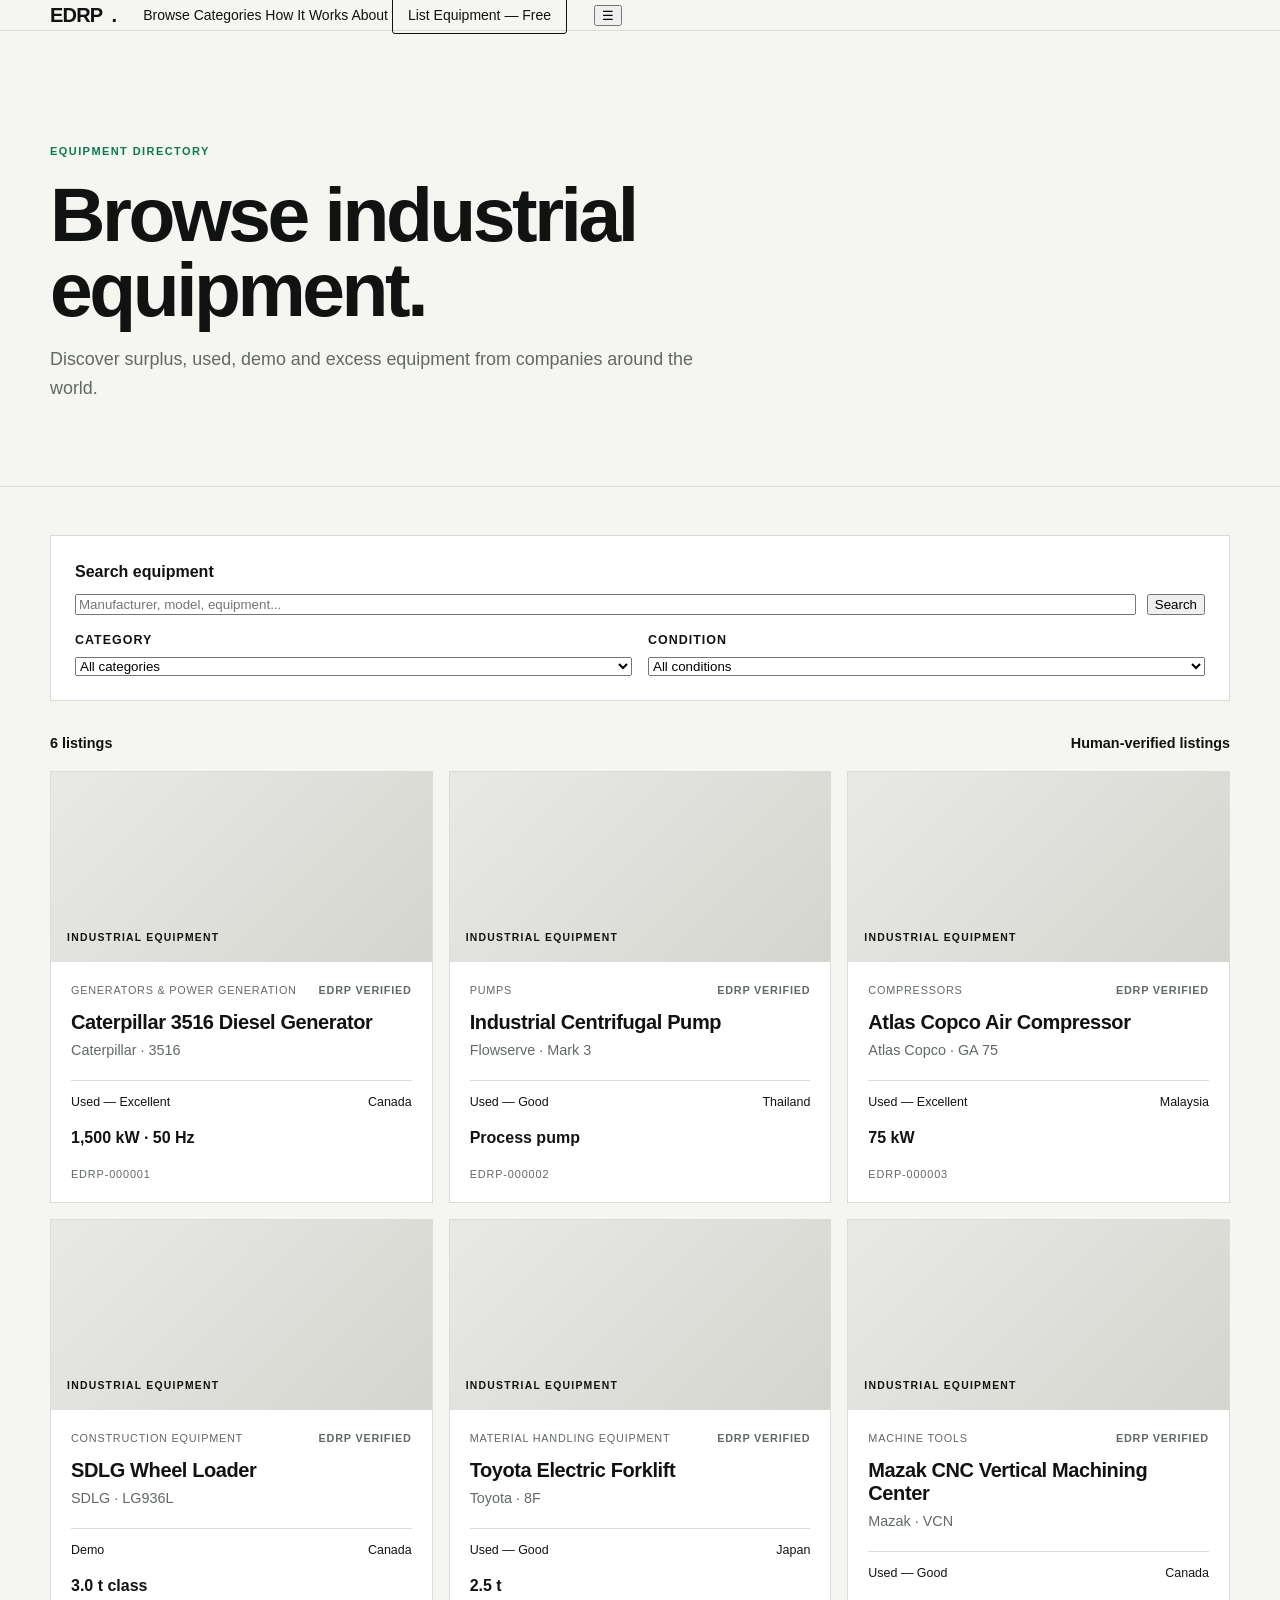
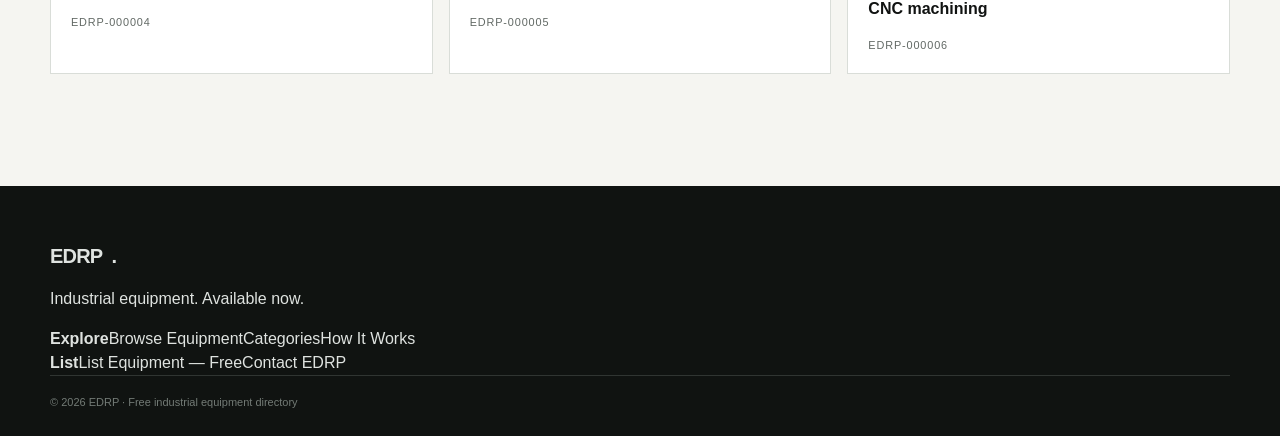
==== browse.html @ 931e497a "Add files via upload" ====
<!DOCTYPE html>
<html lang="en">
<head>
<meta charset="UTF-8">
<meta name="viewport" content="width=device-width, initial-scale=1.0">
<title>Browse Equipment | EDRP</title>
<meta name="description" content="Browse used, surplus, demo and excess industrial equipment listed by companies around the world.">
<link rel="stylesheet" href="css/style.css">
</head>
<body>
<header class="site-header">
  <div class="container nav">
    <a class="brand" href="index.html">EDRP<span>.</span></a>
    <nav>
      <a class="active" href="browse.html">Browse</a>
      <a href="categories.html">Categories</a>
      <a href="how-it-works.html">How It Works</a>
      <a href="about.html">About</a>
      <a class="nav-cta" href="submit.html">List Equipment — Free</a>
    </nav>
    <button class="menu-toggle" aria-label="Open menu">☰</button>
  </div>
</header>

<main>
<section class="page-hero">
  <div class="container">
    <div class="eyebrow">Equipment directory</div>
    <h1>Browse industrial equipment.</h1>
    <p>Discover surplus, used, demo and excess equipment from companies around the world.</p>
  </div>
</section>

<section class="browse-section">
  <div class="container">
    <div class="search-panel">
      <label for="search">Search equipment</label>
      <div class="search-row">
        <input id="search" type="search" placeholder="Manufacturer, model, equipment..." autocomplete="off">
        <button class="btn btn-primary" id="searchBtn">Search</button>
      </div>
      <div class="filters">
        <label>Category
          <select id="category">
            <option value="">All categories</option>
            <option>Generators & Power Generation</option>
            <option>Pumps</option>
            <option>Compressors</option>
            <option>Construction Equipment</option>
            <option>Material Handling Equipment</option>
            <option>Machine Tools</option>
            <option>Industrial Machinery</option>
            <option>Motors & Electrical Equipment</option>
            <option>Process & Manufacturing Equipment</option>
            <option>Heavy Equipment & Vehicles</option>
            <option>Miscellaneous</option>
          </select>
        </label>
        <label>Condition
          <select id="condition">
            <option value="">All conditions</option>
            <option>New</option><option>Unused</option><option>Demo</option>
            <option>Used — Excellent</option><option>Used — Good</option>
            <option>Used — Fair</option><option>Used — Poor</option>
            <option>For Parts</option><option>Condition Unknown</option>
          </select>
        </label>
      </div>
    </div>

    <div class="results-head">
      <div><span id="resultCount">6</span> listings</div>
      <div class="results-note">Human-verified listings</div>
    </div>

    <div class="listing-grid" id="listingGrid"></div>
    <div class="empty-state" id="emptyState" hidden>
      <h2>No equipment found.</h2>
      <p>Try a different search or remove one of the filters.</p>
    </div>
  </div>
</section>
</main>

<footer class="site-footer">
  <div class="container footer-grid">
    <div><a class="brand" href="index.html">EDRP<span>.</span></a><p>Industrial equipment. Available now.</p></div>
    <div><strong>Explore</strong><a href="browse.html">Browse Equipment</a><a href="categories.html">Categories</a><a href="how-it-works.html">How It Works</a></div>
    <div><strong>List</strong><a href="submit.html">List Equipment — Free</a><a href="contact.html">Contact EDRP</a></div>
  </div>
  <div class="container footer-bottom">© 2026 EDRP · Free industrial equipment directory</div>
</footer>
<script src="js/main.js"></script>
<script src="js/browse.js"></script>
</body>
</html>
---- css/style.css ----
:root{--ink:#111312;--muted:#626965;--paper:#f5f5f1;--white:#fff;--line:#d9ddd8;--emerald:#087a58;--dark:#151917;--max:1180px;--radius:4px}
*{box-sizing:border-box}html{scroll-behavior:smooth}body{margin:0;background:var(--paper);color:var(--ink);font-family:"DM Sans",Arial,sans-serif;line-height:1.5}a{color:inherit;text-decoration:none}.container{width:min(calc(100% - 40px),var(--max));margin:auto}.site-header{position:sticky;top:0;z-index:20;background:rgba(245,245,241,.94);backdrop-filter:blur(12px);border-bottom:1px solid var(--line)}.header-inner{height:76px;display:flex;align-items:center;justify-content:space-between}.brand{display:flex;align-items:center;gap:9px;font-family:"Space Grotesk",sans-serif;font-weight:700;font-size:20px;letter-spacing:-.04em}.brand-mark{display:grid;place-items:center;width:29px;height:29px;background:var(--ink);color:var(--white);font-size:15px;border-radius:2px}.nav{display:flex;align-items:center;gap:27px;font-size:14px;font-weight:500}.nav a:hover,.text-link:hover{color:var(--emerald)}.nav-cta{border:1px solid var(--ink);padding:10px 15px;border-radius:3px}.nav-cta:hover{background:var(--ink);color:#fff!important}.hero{padding:105px 0 95px}.hero-grid{display:grid;grid-template-columns:1.05fr .95fr;gap:80px;align-items:center}.eyebrow{text-transform:uppercase;letter-spacing:.13em;font-size:11px;font-weight:700;color:var(--emerald);margin:0 0 17px}.hero h1,h2,h3{font-family:"Space Grotesk",sans-serif;letter-spacing:-.045em;margin:0}.hero h1{font-size:clamp(48px,6vw,78px);line-height:.98;max-width:750px}.hero h1 span{color:var(--emerald)}.hero-text{font-size:20px;color:var(--muted);max-width:590px;margin:28px 0}.hero-actions{display:flex;gap:12px;flex-wrap:wrap}.button{display:inline-flex;align-items:center;justify-content:center;min-height:48px;padding:0 20px;border-radius:3px;font-size:14px;font-weight:700;border:1px solid transparent;cursor:pointer}.button-primary{background:var(--ink);color:#fff}.button-primary:hover{background:var(--emerald)}.button-secondary{border-color:var(--ink)}.button-secondary:hover{background:#fff}.button-light{background:#fff;color:var(--ink)}.trust-line{display:flex;gap:9px;color:var(--muted);font-size:12px;margin-top:23px}.hero-panel{background:#e9ebe6;border:1px solid var(--line);min-height:430px;padding:18px;display:flex;flex-direction:column}.panel-top,.card-meta{display:flex;justify-content:space-between;align-items:center;font-size:11px;color:var(--muted)}.verified{color:var(--emerald);font-weight:700}.equipment-visual{flex:1;display:grid;place-items:center;min-height:270px}.machine-shape{width:220px;height:125px;position:relative;background:#707773;border-radius:5px;box-shadow:30px 28px 0 -10px #4c514e}.machine-shape:before{content:"";position:absolute;width:145px;height:38px;background:#858b87;left:40px;top:-30px;border-radius:4px 4px 0 0}.machine-shape:after{content:"";position:absolute;width:80px;height:55px;border:7px solid #414643;border-bottom:0;left:15px;top:-74px;transform:skewX(-20deg)}.machine-shape div{position:absolute;width:42px;height:42px;border-radius:50%;background:#252a27;bottom:-22px}.machine-shape div:nth-child(1){left:20px}.machine-shape div:nth-child(2){right:20px}.machine-shape div:nth-child(3){display:none}.panel-bottom{border-top:1px solid #cdd2cd;padding-top:17px;display:flex;justify-content:space-between;gap:20px}.panel-bottom h2{font-size:24px}.panel-bottom p{margin:4px 0 0;color:var(--muted);font-size:13px}.label,.card-category{font-size:10px!important;text-transform:uppercase;letter-spacing:.1em;font-weight:700;color:var(--emerald)!important}.location{font-size:12px;color:var(--muted);padding-top:5px}.section{padding:95px 0}.section-muted{background:#eceeea;border-top:1px solid var(--line);border-bottom:1px solid var(--line)}.section-dark{background:var(--dark);color:#fff}.section-heading{display:flex;align-items:end;justify-content:space-between;margin-bottom:35px}.section h2{font-size:44px;line-height:1}.text-link{font-size:13px;font-weight:700}.search-bar{display:grid;grid-template-columns:1fr 260px 110px;gap:8px;margin-bottom:28px}.search-bar input,.search-bar select{height:50px;border:1px solid var(--line);background:#fff;padding:0 15px;font:inherit;font-size:14px;color:var(--ink);border-radius:3px}.listing-grid{display:grid;grid-template-columns:repeat(3,1fr);gap:16px}.listing-card{background:#fff;border:1px solid var(--line);transition:transform .2s,box-shadow .2s}.listing-card:hover{transform:translateY(-3px);box-shadow:0 12px 30px rgba(0,0,0,.06)}.card-visual{height:190px;background:#e2e5e0;display:flex;align-items:flex-end;padding:13px;color:#777d78;font-size:10px;font-family:monospace}.card-body{padding:20px}.card-category{margin:0 0 8px}.card-body h3{font-size:21px;line-height:1.08}.card-body>p:not(.card-category){font-size:13px;color:var(--muted);margin:9px 0 19px}.card-meta{padding-top:14px;border-top:1px solid var(--line)}.narrow{max-width:1000px}.steps{display:grid;grid-template-columns:repeat(3,1fr);gap:45px;margin-top:55px}.steps span{font-family:monospace;color:var(--emerald);font-size:12px}.steps h3{font-size:24px;margin:15px 0 8px}.steps p{font-size:14px;color:var(--muted);max-width:270px}.split-cta{display:flex;align-items:center;justify-content:space-between;gap:40px}.split-cta h2{font-size:48px}.split-cta p:not(.eyebrow){color:#b9c0bc;margin:15px 0 0}.site-footer{padding:55px 0 25px;background:#101311;color:#dfe3e0}.footer-inner{display:flex;justify-content:space-between;gap:40px;padding-bottom:45px}.footer-brand{color:#fff}.footer-brand .brand-mark{background:var(--emerald)}.footer-inner p{color:#929b95;font-size:13px}.footer-links{display:flex;gap:25px;font-size:13px}.footer-links a:hover{color:#fff}.footer-bottom{border-top:1px solid #303532;padding-top:18px;display:flex;justify-content:space-between;color:#737b76;font-size:11px}
@media(max-width:850px){.nav{gap:12px}.nav a:not(.nav-cta){display:none}.hero{padding:75px 0}.hero-grid{grid-template-columns:1fr;gap:45px}.hero-panel{min-height:380px}.listing-grid{grid-template-columns:1fr 1fr}.search-bar{grid-template-columns:1fr 1fr}.search-bar .button{grid-column:1/-1}.steps{gap:25px}.split-cta{align-items:flex-start;flex-direction:column}.footer-inner{flex-direction:column}.footer-links{flex-wrap:wrap}.footer-bottom{flex-direction:column;gap:8px}}
@media(max-width:560px){.container{width:min(calc(100% - 28px),var(--max))}.header-inner{height:65px}.nav-cta{padding:8px 11px;font-size:12px}.hero h1{font-size:49px}.hero-text{font-size:17px}.hero-actions .button{width:100%}.trust-line{flex-wrap:wrap}.hero-panel{min-height:340px}.section{padding:70px 0}.section-heading{display:block}.section-heading .text-link{display:inline-block;margin-top:18px}.section h2,.split-cta h2{font-size:37px}.search-bar,.listing-grid,.steps{grid-template-columns:1fr}.search-bar input,.search-bar select,.search-bar .button{grid-column:auto}.steps{gap:28px;margin-top:38px}.steps p{max-width:none}.footer-links{display:grid;grid-template-columns:1fr 1fr}}

/* STEP 5 — HOMEPAGE */
.hero-panel{cursor:pointer;transition:transform .2s,box-shadow .2s}.hero-panel:hover{transform:translateY(-4px);box-shadow:0 18px 40px rgba(0,0,0,.08)}
.marketplace-note{display:flex;justify-content:space-between;align-items:center;margin-top:22px;padding-top:18px;border-top:1px solid var(--line);font-size:12px;color:var(--muted)}
.value-grid{display:grid;grid-template-columns:1.1fr .9fr;gap:100px;align-items:start}.value-grid h2{font-size:46px;line-height:1.02;max-width:720px}.value-copy{padding-top:8px}.value-copy p{font-size:17px;color:var(--muted);margin:0 0 18px;max-width:520px}.compact-heading{margin-bottom:0}.step{border-top:2px solid var(--ink);padding-top:17px}.step span{font-family:monospace;color:var(--emerald);font-size:12px}.verified-section{border-top:1px solid var(--line);border-bottom:1px solid var(--line)}.verified-grid{display:grid;grid-template-columns:260px 1fr;gap:90px;align-items:center}.verified-badge-large{width:190px;height:190px;border:1px solid var(--line);background:#eceeea;display:flex;flex-direction:column;align-items:center;justify-content:center;text-align:center;gap:10px}.verified-badge-large span{display:grid;place-items:center;width:40px;height:40px;border-radius:50%;background:var(--emerald);color:#fff;font-weight:700}.verified-badge-large strong{font-family:"Space Grotesk",sans-serif;font-size:22px;line-height:.95;letter-spacing:-.04em}.verified-grid h2{font-size:45px;line-height:1.02;max-width:750px}.verified-text{font-size:17px;color:var(--muted);max-width:680px;margin:22px 0 12px}.verified-fine{font-size:11px;color:#858c87;max-width:680px}.category-grid{display:grid;grid-template-columns:repeat(3,1fr);border-top:1px solid var(--line);border-left:1px solid var(--line)}.category-grid a{min-height:150px;padding:20px;border-right:1px solid var(--line);border-bottom:1px solid var(--line);display:flex;flex-direction:column;justify-content:space-between;background:#f5f5f1;transition:background .2s,transform .2s}.category-grid a:hover{background:#fff;transform:translateY(-2px)}.category-grid span{font-family:monospace;color:var(--emerald);font-size:11px}.category-grid strong{font-family:"Space Grotesk",sans-serif;font-size:19px;line-height:1.05;letter-spacing:-.025em;margin-top:22px}.category-grid small{font-size:11px;color:var(--muted);margin-top:9px}.seller-cta{display:flex;align-items:center;justify-content:space-between;gap:60px}.seller-cta h2{font-size:52px}.seller-cta>div:first-child p:not(.eyebrow){color:#b9c0bc;margin:15px 0 0;font-size:17px}.seller-actions{display:flex;flex-direction:column;align-items:flex-start;gap:12px}.seller-actions span{font-size:11px;color:#7f8882}.anchor-target{position:absolute;bottom:0}.machine-generator:after{content:"";width:125px;height:72px;background:#737975;border-radius:4px;box-shadow:18px 18px 0 -7px #505652;display:block;margin:auto;transform:translateY(-5px)}.machine-pump:after{content:"";width:110px;height:78px;border-radius:50% 50% 8px 8px;background:#737975;display:block;margin:auto;box-shadow:38px 24px 0 -11px #4e5450}.machine-compressor:after{content:"";width:145px;height:68px;border-radius:8px;background:#737975;display:block;margin:auto;box-shadow:0 16px 0 -10px #4c514e}.card-visual{display:flex;justify-content:space-between;align-items:flex-end}.card-visual:after{position:absolute}.listing-card{position:relative;overflow:hidden}
@media(max-width:850px){.value-grid{grid-template-columns:1fr;gap:30px}.verified-grid{grid-template-columns:1fr;gap:35px}.category-grid{grid-template-columns:1fr 1fr}.seller-cta{align-items:flex-start;flex-direction:column;gap:30px}}
@media(max-width:560px){.marketplace-note{align-items:flex-start;flex-direction:column;gap:12px}.value-grid h2,.verified-grid h2,.seller-cta h2{font-size:37px}.category-grid{grid-template-columns:1fr}.verified-badge-large{width:145px;height:145px}.verified-badge-large strong{font-size:18px}.seller-actions,.seller-actions .button{width:100%}}

/* Step 6 — Marketplace / Search */
.page-hero{padding:7rem 0 4rem;border-bottom:1px solid var(--line)}
.page-hero h1{max-width:760px;margin:.45rem 0 1rem;font-size:clamp(2.7rem,6vw,5.4rem);line-height:.98;letter-spacing:-.045em}
.page-hero p{max-width:650px;color:var(--muted);font-size:1.12rem;line-height:1.65}
.browse-section{padding:3rem 0 7rem}
.search-panel{border:1px solid var(--line);background:#fff;padding:1.5rem}
.search-panel>label{display:block;font-weight:700;margin-bottom:.65rem}
.search-row{display:flex;gap:.7rem}
.search-row input{flex:1}
.filters{display:grid;grid-template-columns:1fr 1fr;gap:1rem;margin-top:1rem}
.filters label{font-size:.78rem;font-weight:700;text-transform:uppercase;letter-spacing:.08em}
.filters select{display:block;width:100%;margin-top:.45rem}
.results-head{display:flex;justify-content:space-between;align-items:center;padding:2rem 0 1rem;font-size:.9rem;font-weight:700}
.results-note{color:var(--accent)}
.listing-grid{display:grid;grid-template-columns:repeat(3,1fr);gap:1rem}
.listing-card{display:block;background:#fff;border:1px solid var(--line);color:inherit;text-decoration:none;transition:transform .18s ease,border-color .18s ease}
.listing-card:hover{transform:translateY(-3px);border-color:#999}
.listing-image{height:190px;background:linear-gradient(135deg,#e9e9e5,#d5d5d0);display:flex;align-items:flex-end;padding:1rem}
.listing-image span{font-size:.65rem;font-weight:800;letter-spacing:.12em}
.listing-body{padding:1.25rem}
.listing-meta{display:flex;justify-content:space-between;gap:.5rem;font-size:.68rem;text-transform:uppercase;letter-spacing:.07em;color:var(--muted)}
.listing-meta b{color:var(--accent)}
.listing-body h2{font-size:1.25rem;line-height:1.15;margin:.8rem 0 .4rem;letter-spacing:-.02em}
.listing-body p{margin:0;color:var(--muted);font-size:.9rem}
.listing-details{display:flex;justify-content:space-between;border-top:1px solid var(--line);margin-top:1.1rem;padding-top:.8rem;font-size:.78rem}
.listing-spec{margin-top:.85rem;font-weight:700}
.listing-id{margin-top:1rem;font-size:.68rem;color:var(--muted);letter-spacing:.08em}
.empty-state{padding:5rem 1rem;text-align:center;border:1px dashed var(--line);margin-top:1rem}
.empty-state h2{margin:0 0 .5rem}.empty-state p{color:var(--muted)}
@media(max-width:800px){.listing-grid{grid-template-columns:1fr 1fr}}
@media(max-width:560px){.page-hero{padding:5rem 0 3rem}.search-row{flex-direction:column}.filters{grid-template-columns:1fr}.listing-grid{grid-template-columns:1fr}.listing-image{height:170px}}

.listing-page{padding:42px 0 90px}.back-link{display:inline-block;margin-bottom:34px;color:var(--muted);font-size:14px;font-weight:600}.listing-layout{display:grid;grid-template-columns:minmax(0,1.05fr) minmax(360px,.95fr);gap:64px;align-items:start}.listing-hero-image{aspect-ratio:4/3;background:linear-gradient(135deg,#e7e9e5,#dfe3de);display:flex;align-items:center;justify-content:center;color:#7a817c;font-size:13px;text-transform:uppercase;letter-spacing:.12em}.listing-tags{display:flex;flex-wrap:wrap;gap:8px;margin-bottom:22px}.tag{display:inline-flex;align-items:center;min-height:28px;padding:0 10px;border-radius:3px;background:#e9ece8;color:var(--ink);font-size:11px;font-weight:700;letter-spacing:.05em;text-transform:uppercase}.tag-light{background:#f0f1ed;color:var(--muted)}.tag-verified{background:#e0f0e9;color:var(--emerald)}.listing-copy .eyebrow{margin:0 0 10px;color:var(--emerald);font-size:12px;font-weight:700;letter-spacing:.1em}.listing-copy h1{margin:0;font-family:"Space Grotesk",sans-serif;font-size:clamp(34px,4vw,54px);line-height:1.04;letter-spacing:-.035em}.listing-location{margin:18px 0 28px;color:var(--muted);font-size:16px}.spec-card{display:grid;grid-template-columns:1fr 1fr;border:1px solid var(--line);background:var(--white);margin-bottom:18px}.spec-card div{padding:18px 20px;border-bottom:1px solid var(--line)}.spec-card div:nth-child(odd){border-right:1px solid var(--line)}.spec-card div:nth-child(3),.spec-card div:nth-child(4){border-bottom:0}.spec-card span{display:block;margin-bottom:6px;color:var(--muted);font-size:11px;text-transform:uppercase;letter-spacing:.08em}.spec-card strong{font-size:14px}.verify-box{padding:20px;background:#eef3ef;border-left:3px solid var(--emerald);margin:22px 0}.verify-box strong{display:block;margin-bottom:7px;font-size:14px}.verify-box p{margin:0;color:var(--muted);font-size:13px;line-height:1.6}.btn-wide{width:100%;justify-content:center}.listing-description{display:grid;grid-template-columns:.8fr 1.2fr;gap:64px;margin-top:86px;padding-top:44px;border-top:1px solid var(--line)}.section-kicker{margin:0 0 10px;color:var(--emerald);font-size:11px;font-weight:700;letter-spacing:.12em;text-transform:uppercase}.listing-description h2{margin:0;font-family:"Space Grotesk",sans-serif;font-size:30px;letter-spacing:-.02em}.listing-description>p:last-child{margin:0;color:var(--muted);font-size:16px;line-height:1.8;max-width:680px}
.form-page{padding:70px 0 100px}.form-shell{max-width:850px}.form-shell h1{margin:0;font-family:"Space Grotesk",sans-serif;font-size:clamp(38px,6vw,64px);line-height:1.02;letter-spacing:-.04em}.form-intro{max-width:650px;color:var(--muted);font-size:17px;line-height:1.7;margin:20px 0 44px}.edrp-form{display:grid;gap:20px}.edrp-form label{display:grid;gap:7px;font-size:12px;font-weight:700;letter-spacing:.04em}.edrp-form label span{font-weight:400;color:var(--muted)}.edrp-form input,.edrp-form select,.edrp-form textarea{width:100%;box-sizing:border-box;border:1px solid var(--line);background:var(--white);border-radius:3px;padding:13px 14px;font:inherit;font-size:15px;color:var(--ink);outline:none}.edrp-form input:focus,.edrp-form select:focus,.edrp-form textarea:focus{border-color:var(--emerald)}.form-grid{display:grid;grid-template-columns:1fr 1fr;gap:20px}.check{display:flex!important;align-items:flex-start;gap:10px;font-size:13px!important;letter-spacing:0!important;font-weight:500!important}.check input{width:auto;margin-top:3px}.form-note{margin:0;color:var(--muted);font-size:12px;line-height:1.5}.form-result{font-size:13px;padding:12px 14px;display:none}.form-result.success,.form-result.error{display:block}.form-result.success{background:#e8f2ed;color:#216448}.form-result.error{background:#f4e9e7;color:#7b3329}
@media(max-width:850px){.listing-layout,.listing-description{grid-template-columns:1fr;gap:34px}.listing-description{margin-top:60px}.form-grid{grid-template-columns:1fr}}@media(max-width:520px){.listing-copy h1{font-size:36px}.spec-card{grid-template-columns:1fr}.spec-card div:nth-child(odd){border-right:0}.spec-card div:nth-child(3){border-bottom:1px solid var(--line)}}
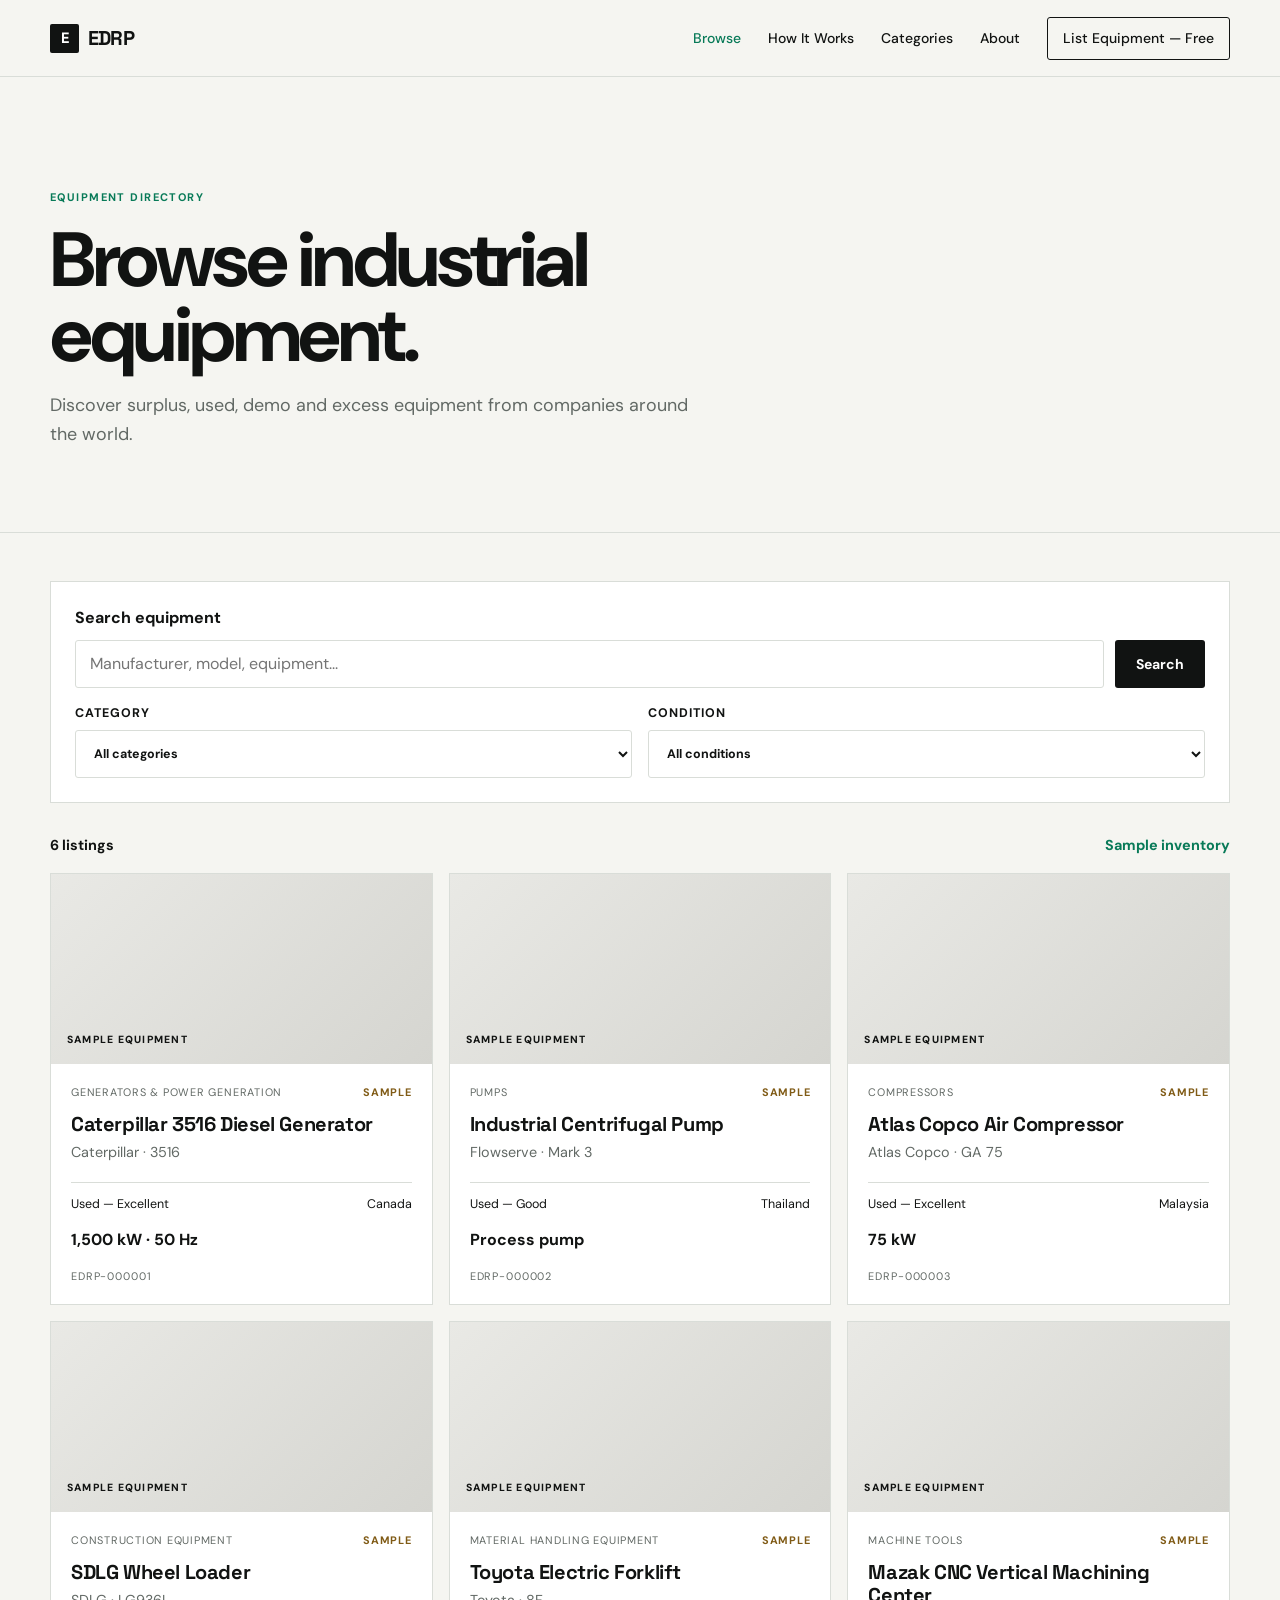
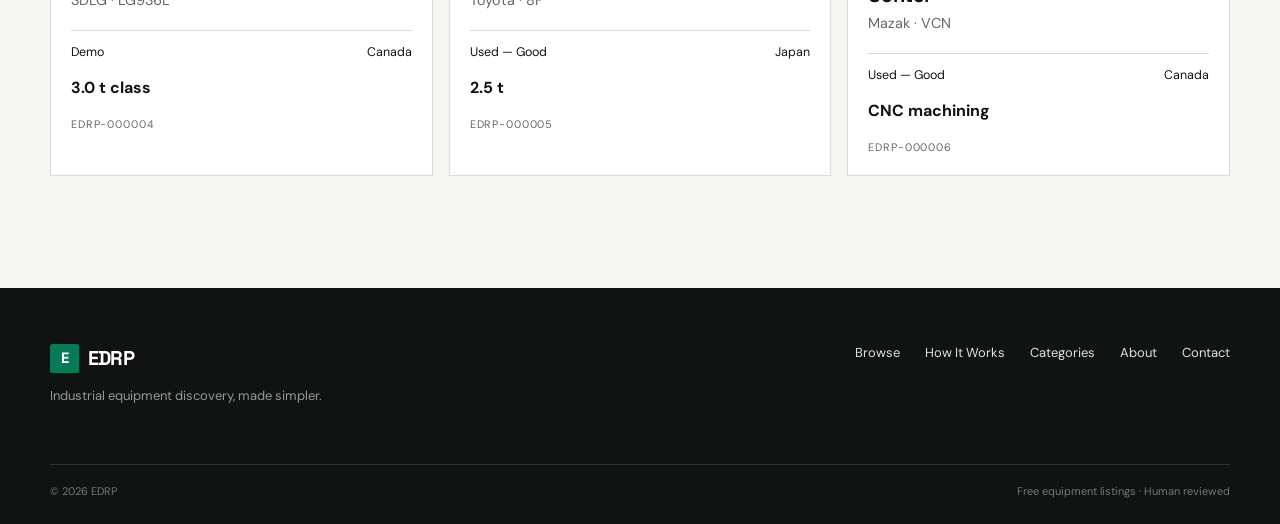
==== commit 79460e4c: "Add files via upload" ====
--- a/browse.html
+++ b/browse.html
@@ -1,96 +1,26 @@
 <!DOCTYPE html>
 <html lang="en">
 <head>
-<meta charset="UTF-8">
-<meta name="viewport" content="width=device-width, initial-scale=1.0">
+<meta charset="UTF-8"><meta name="viewport" content="width=device-width, initial-scale=1.0">
 <title>Browse Equipment | EDRP</title>
 <meta name="description" content="Browse used, surplus, demo and excess industrial equipment listed by companies around the world.">
+<link rel="canonical" href="https://edrp.net/browse.html">
+<link rel="preconnect" href="https://fonts.googleapis.com"><link rel="preconnect" href="https://fonts.gstatic.com" crossorigin><link href="https://fonts.googleapis.com/css2?family=DM+Sans:wght@400;500;600;700&family=Space+Grotesk:wght@500;600;700&display=swap" rel="stylesheet">
 <link rel="stylesheet" href="css/style.css">
 </head>
 <body>
-<header class="site-header">
-  <div class="container nav">
-    <a class="brand" href="index.html">EDRP<span>.</span></a>
-    <nav>
-      <a class="active" href="browse.html">Browse</a>
-      <a href="categories.html">Categories</a>
-      <a href="how-it-works.html">How It Works</a>
-      <a href="about.html">About</a>
-      <a class="nav-cta" href="submit.html">List Equipment — Free</a>
-    </nav>
-    <button class="menu-toggle" aria-label="Open menu">☰</button>
-  </div>
-</header>
-
+<header class="site-header"><div class="container header-inner"><a class="brand" href="index.html"><span class="brand-mark">E</span><span>EDRP</span></a><nav class="nav" aria-label="Primary navigation"><a class="active" href="browse.html">Browse</a><a href="index.html#how-it-works">How It Works</a><a href="index.html#categories">Categories</a><a href="about.html">About</a><a class="nav-cta" href="submit.html">List Equipment — Free</a></nav><button class="menu-toggle" type="button" aria-label="Open menu" aria-expanded="false">☰</button></div></header>
 <main>
-<section class="page-hero">
-  <div class="container">
-    <div class="eyebrow">Equipment directory</div>
-    <h1>Browse industrial equipment.</h1>
-    <p>Discover surplus, used, demo and excess equipment from companies around the world.</p>
-  </div>
-</section>
-
-<section class="browse-section">
-  <div class="container">
-    <div class="search-panel">
-      <label for="search">Search equipment</label>
-      <div class="search-row">
-        <input id="search" type="search" placeholder="Manufacturer, model, equipment..." autocomplete="off">
-        <button class="btn btn-primary" id="searchBtn">Search</button>
-      </div>
-      <div class="filters">
-        <label>Category
-          <select id="category">
-            <option value="">All categories</option>
-            <option>Generators & Power Generation</option>
-            <option>Pumps</option>
-            <option>Compressors</option>
-            <option>Construction Equipment</option>
-            <option>Material Handling Equipment</option>
-            <option>Machine Tools</option>
-            <option>Industrial Machinery</option>
-            <option>Motors & Electrical Equipment</option>
-            <option>Process & Manufacturing Equipment</option>
-            <option>Heavy Equipment & Vehicles</option>
-            <option>Miscellaneous</option>
-          </select>
-        </label>
-        <label>Condition
-          <select id="condition">
-            <option value="">All conditions</option>
-            <option>New</option><option>Unused</option><option>Demo</option>
-            <option>Used — Excellent</option><option>Used — Good</option>
-            <option>Used — Fair</option><option>Used — Poor</option>
-            <option>For Parts</option><option>Condition Unknown</option>
-          </select>
-        </label>
-      </div>
-    </div>
-
-    <div class="results-head">
-      <div><span id="resultCount">6</span> listings</div>
-      <div class="results-note">Human-verified listings</div>
-    </div>
-
-    <div class="listing-grid" id="listingGrid"></div>
-    <div class="empty-state" id="emptyState" hidden>
-      <h2>No equipment found.</h2>
-      <p>Try a different search or remove one of the filters.</p>
-    </div>
-  </div>
-</section>
+<section class="page-hero"><div class="container"><div class="eyebrow">Equipment directory</div><h1>Browse industrial equipment.</h1><p>Discover surplus, used, demo and excess equipment from companies around the world.</p></div></section>
+<section class="browse-section"><div class="container">
+  <div class="search-panel"><label for="search">Search equipment</label><div class="search-row"><input id="search" type="search" placeholder="Manufacturer, model, equipment..." autocomplete="off"><button class="btn btn-primary" id="searchBtn" type="button">Search</button></div><div class="filters">
+    <label>Category<select id="category"><option value="">All categories</option><option>Generators & Power Generation</option><option>Pumps</option><option>Compressors</option><option>Construction Equipment</option><option>Material Handling Equipment</option><option>Machine Tools</option><option>Industrial Machinery</option><option>Motors & Electrical Equipment</option><option>Process & Manufacturing Equipment</option><option>Heavy Equipment & Vehicles</option><option>Miscellaneous</option></select></label>
+    <label>Condition<select id="condition"><option value="">All conditions</option><option>New</option><option>Unused</option><option>Demo</option><option>Used — Excellent</option><option>Used — Good</option><option>Used — Fair</option><option>Used — Poor</option><option>For Parts</option><option>Condition Unknown</option></select></label>
+  </div></div>
+  <div class="results-head"><div><span id="resultCount">0</span> listings</div><div class="results-note" id="resultsNote">Loading inventory…</div></div>
+  <div class="listing-grid" id="listingGrid" aria-live="polite"></div><div class="empty-state" id="emptyState" hidden><h2>No equipment found.</h2><p>Try a different search or remove one of the filters.</p></div>
+</div></section>
 </main>
-
-<footer class="site-footer">
-  <div class="container footer-grid">
-    <div><a class="brand" href="index.html">EDRP<span>.</span></a><p>Industrial equipment. Available now.</p></div>
-    <div><strong>Explore</strong><a href="browse.html">Browse Equipment</a><a href="categories.html">Categories</a><a href="how-it-works.html">How It Works</a></div>
-    <div><strong>List</strong><a href="submit.html">List Equipment — Free</a><a href="contact.html">Contact EDRP</a></div>
-  </div>
-  <div class="container footer-bottom">© 2026 EDRP · Free industrial equipment directory</div>
-</footer>
-<script src="js/main.js"></script>
-<script src="js/browse.js"></script>
-</body>
-</html>+<footer class="site-footer"><div class="container footer-inner"><div><div class="brand footer-brand"><span class="brand-mark">E</span><span>EDRP</span></div><p>Industrial equipment discovery, made simpler.</p></div><div class="footer-links"><a href="browse.html">Browse</a><a href="index.html#how-it-works">How It Works</a><a href="index.html#categories">Categories</a><a href="about.html">About</a><a href="contact.html">Contact</a></div></div><div class="container footer-bottom"><span>© 2026 EDRP</span><span>Free equipment listings · Human reviewed</span></div></footer>
+<script src="js/main.js"></script><script src="js/browse.js"></script>
+</body></html>
--- a/css/style.css
+++ b/css/style.css
@@ -45,3 +45,44 @@
 .listing-page{padding:42px 0 90px}.back-link{display:inline-block;margin-bottom:34px;color:var(--muted);font-size:14px;font-weight:600}.listing-layout{display:grid;grid-template-columns:minmax(0,1.05fr) minmax(360px,.95fr);gap:64px;align-items:start}.listing-hero-image{aspect-ratio:4/3;background:linear-gradient(135deg,#e7e9e5,#dfe3de);display:flex;align-items:center;justify-content:center;color:#7a817c;font-size:13px;text-transform:uppercase;letter-spacing:.12em}.listing-tags{display:flex;flex-wrap:wrap;gap:8px;margin-bottom:22px}.tag{display:inline-flex;align-items:center;min-height:28px;padding:0 10px;border-radius:3px;background:#e9ece8;color:var(--ink);font-size:11px;font-weight:700;letter-spacing:.05em;text-transform:uppercase}.tag-light{background:#f0f1ed;color:var(--muted)}.tag-verified{background:#e0f0e9;color:var(--emerald)}.listing-copy .eyebrow{margin:0 0 10px;color:var(--emerald);font-size:12px;font-weight:700;letter-spacing:.1em}.listing-copy h1{margin:0;font-family:"Space Grotesk",sans-serif;font-size:clamp(34px,4vw,54px);line-height:1.04;letter-spacing:-.035em}.listing-location{margin:18px 0 28px;color:var(--muted);font-size:16px}.spec-card{display:grid;grid-template-columns:1fr 1fr;border:1px solid var(--line);background:var(--white);margin-bottom:18px}.spec-card div{padding:18px 20px;border-bottom:1px solid var(--line)}.spec-card div:nth-child(odd){border-right:1px solid var(--line)}.spec-card div:nth-child(3),.spec-card div:nth-child(4){border-bottom:0}.spec-card span{display:block;margin-bottom:6px;color:var(--muted);font-size:11px;text-transform:uppercase;letter-spacing:.08em}.spec-card strong{font-size:14px}.verify-box{padding:20px;background:#eef3ef;border-left:3px solid var(--emerald);margin:22px 0}.verify-box strong{display:block;margin-bottom:7px;font-size:14px}.verify-box p{margin:0;color:var(--muted);font-size:13px;line-height:1.6}.btn-wide{width:100%;justify-content:center}.listing-description{display:grid;grid-template-columns:.8fr 1.2fr;gap:64px;margin-top:86px;padding-top:44px;border-top:1px solid var(--line)}.section-kicker{margin:0 0 10px;color:var(--emerald);font-size:11px;font-weight:700;letter-spacing:.12em;text-transform:uppercase}.listing-description h2{margin:0;font-family:"Space Grotesk",sans-serif;font-size:30px;letter-spacing:-.02em}.listing-description>p:last-child{margin:0;color:var(--muted);font-size:16px;line-height:1.8;max-width:680px}
 .form-page{padding:70px 0 100px}.form-shell{max-width:850px}.form-shell h1{margin:0;font-family:"Space Grotesk",sans-serif;font-size:clamp(38px,6vw,64px);line-height:1.02;letter-spacing:-.04em}.form-intro{max-width:650px;color:var(--muted);font-size:17px;line-height:1.7;margin:20px 0 44px}.edrp-form{display:grid;gap:20px}.edrp-form label{display:grid;gap:7px;font-size:12px;font-weight:700;letter-spacing:.04em}.edrp-form label span{font-weight:400;color:var(--muted)}.edrp-form input,.edrp-form select,.edrp-form textarea{width:100%;box-sizing:border-box;border:1px solid var(--line);background:var(--white);border-radius:3px;padding:13px 14px;font:inherit;font-size:15px;color:var(--ink);outline:none}.edrp-form input:focus,.edrp-form select:focus,.edrp-form textarea:focus{border-color:var(--emerald)}.form-grid{display:grid;grid-template-columns:1fr 1fr;gap:20px}.check{display:flex!important;align-items:flex-start;gap:10px;font-size:13px!important;letter-spacing:0!important;font-weight:500!important}.check input{width:auto;margin-top:3px}.form-note{margin:0;color:var(--muted);font-size:12px;line-height:1.5}.form-result{font-size:13px;padding:12px 14px;display:none}.form-result.success,.form-result.error{display:block}.form-result.success{background:#e8f2ed;color:#216448}.form-result.error{background:#f4e9e7;color:#7b3329}
 @media(max-width:850px){.listing-layout,.listing-description{grid-template-columns:1fr;gap:34px}.listing-description{margin-top:60px}.form-grid{grid-template-columns:1fr}}@media(max-width:520px){.listing-copy h1{font-size:36px}.spec-card{grid-template-columns:1fr}.spec-card div:nth-child(odd){border-right:0}.spec-card div:nth-child(3){border-bottom:1px solid var(--line)}}
+
+/* V1 correction pass */
+:root{--accent:var(--emerald)}
+button,input,select,textarea{font-family:inherit}
+.btn{display:inline-flex;align-items:center;justify-content:center;min-height:48px;padding:0 20px;border:1px solid transparent;border-radius:3px;background:var(--ink);color:#fff;font-size:14px;font-weight:700;cursor:pointer;text-decoration:none}
+.btn:hover{background:var(--emerald)}
+.btn-primary{background:var(--ink);color:#fff}
+.active{color:var(--emerald)}
+.menu-toggle{display:none;border:0;background:transparent;color:var(--ink);font-size:24px;line-height:1;cursor:pointer;padding:8px}
+.sample-badge,.sample-text{color:#805b16!important;font-weight:700}.sample-badge{font-size:11px}.tag-sample{background:#f4ead7;color:#805b16}
+.button-dark-outline{border-color:#fff;color:#fff}.button-dark-outline:hover{background:#fff;color:var(--ink)}
+.listing-image.has-image{padding:0;overflow:hidden}.listing-image.has-image img{width:100%;height:100%;object-fit:cover;display:block}
+.listing-main-image{width:100%;aspect-ratio:4/3;object-fit:cover;display:block;background:#e7e9e5}
+.listing-thumbs{display:grid;grid-template-columns:repeat(4,1fr);gap:8px;margin-top:8px}.listing-thumbs button{padding:0;border:1px solid var(--line);background:#fff;cursor:pointer;aspect-ratio:4/3;overflow:hidden}.listing-thumbs img{width:100%;height:100%;object-fit:cover;display:block}
+.seller-identity{display:flex;justify-content:space-between;gap:20px;padding:14px 0;margin:-10px 0 20px;border-top:1px solid var(--line);border-bottom:1px solid var(--line);font-size:13px}.seller-identity span{color:var(--muted)}
+.spec-card{grid-template-columns:1fr 1fr}.spec-card div{border-right:0!important;border-bottom:1px solid var(--line)!important}.spec-card div:nth-child(odd){border-right:1px solid var(--line)!important}.spec-card div:nth-last-child(-n+2){border-bottom:0!important}.spec-card .spec-wide{grid-column:auto}
+.btn-disabled,.btn-disabled:hover{background:#cfd3cf!important;color:#717873!important;cursor:not-allowed;pointer-events:none}
+.listing-detail-copy>p{margin:0;color:var(--muted);font-size:16px;line-height:1.8;max-width:680px}.detail-block{margin-top:28px;padding-top:22px;border-top:1px solid var(--line)}.detail-block h3{font-size:15px;margin:0 0 8px}.detail-block p{margin:0;color:var(--muted);font-size:14px;line-height:1.7}.listing-dates{display:flex;gap:24px;flex-wrap:wrap;margin-top:28px;color:var(--muted);font-size:11px}.listing-dates strong{color:var(--ink);font-weight:600}
+.empty-state .btn{margin-top:18px}.search-row input,.filters select{min-height:48px;border:1px solid var(--line);background:#fff;padding:0 14px;border-radius:3px;font:inherit;color:var(--ink)}
+
+@media(max-width:850px){
+  .menu-toggle{display:block}
+  .header-inner{position:relative}
+  .nav{display:none!important;position:absolute;top:76px;left:-20px;right:-20px;background:var(--paper);border-bottom:1px solid var(--line);padding:18px 20px 22px;flex-direction:column;align-items:stretch;gap:0}
+  .nav.nav-open{display:flex!important}
+  .nav a,.nav a:not(.nav-cta){display:block!important;padding:12px 0;border-bottom:1px solid var(--line)}
+  .nav .nav-cta{margin-top:12px;padding:12px 14px;text-align:center;border:1px solid var(--ink)}
+  .spec-card div:nth-last-child(-n+2){border-bottom:1px solid var(--line)!important}
+  .spec-card div:nth-child(7),.spec-card div:nth-child(8){border-bottom:0!important}
+}
+@media(max-width:560px){
+  .nav{top:65px}
+  .spec-card{grid-template-columns:1fr}.spec-card div:nth-child(odd){border-right:0!important}.spec-card div{border-bottom:1px solid var(--line)!important}.spec-card div:last-child{border-bottom:0!important}
+  .listing-thumbs{grid-template-columns:repeat(3,1fr)}
+  .seller-identity{flex-direction:column;gap:3px}
+}
+
+[hidden]{display:none!important}
+.spec-card{gap:1px;background:var(--line);border:1px solid var(--line)}
+.spec-card div,.spec-card div:nth-child(odd),.spec-card div:nth-last-child(-n+2),.spec-card div:nth-child(7),.spec-card div:nth-child(8){background:var(--white);border:0!important}
+@media(max-width:560px){.spec-card div,.spec-card div:nth-child(odd),.spec-card div:last-child{border:0!important}}
